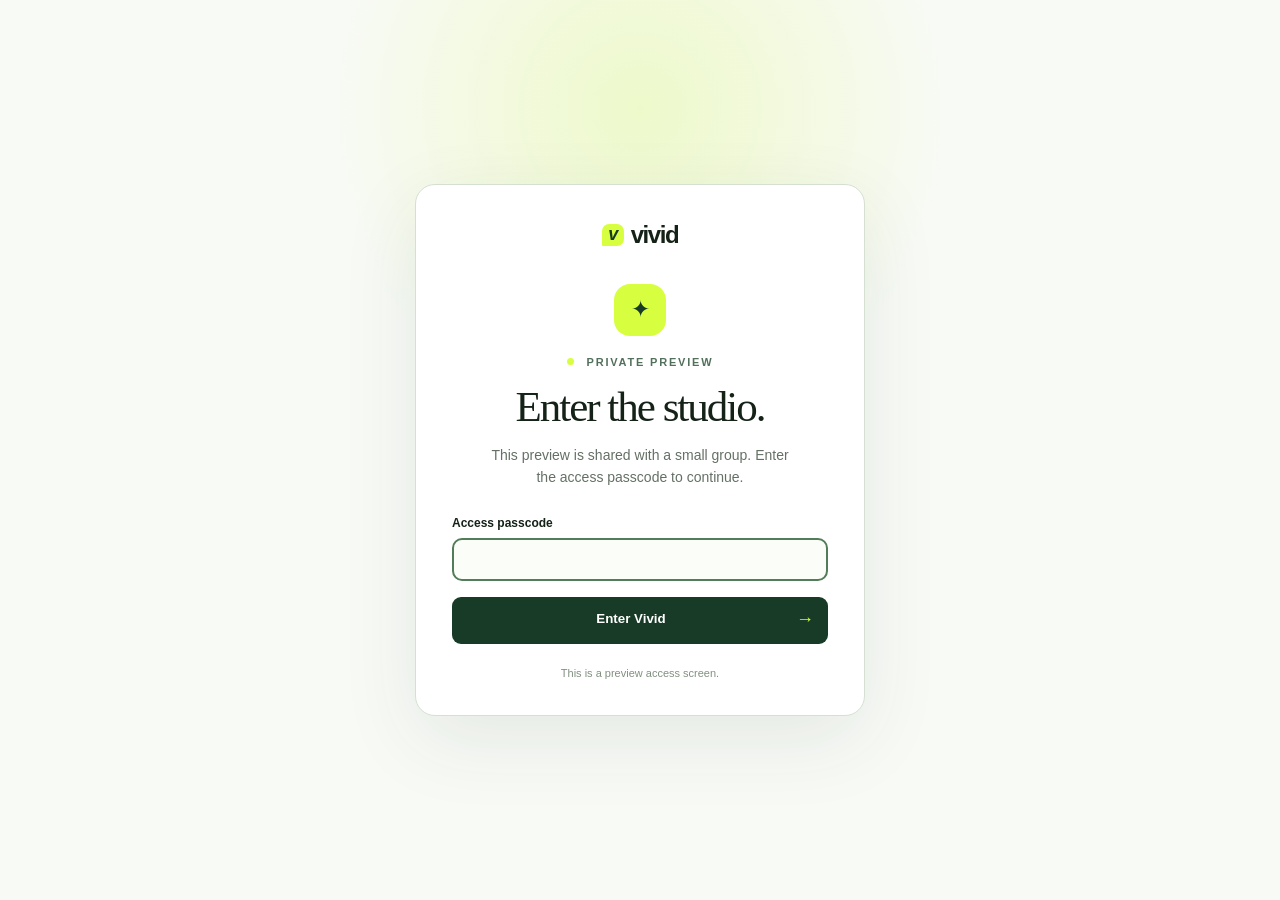
==== docs/index.html @ c747ddba "Fix local preview passcode compatibility" ====
<!doctype html>
<html lang="en">
<head>
  <meta charset="utf-8" />
  <meta name="viewport" content="width=device-width, initial-scale=1" />
  <title>Vivid — AI video enhancement</title>
  <style>
    :root{--ink:#142217;--muted:#647065;--line:#dbe2d9;--paper:#f8faf6;--lime:#d7ff3f;--forest:#173b26}*{box-sizing:border-box}body{margin:0;background:var(--paper);color:var(--ink);font-family:Arial,Helvetica,sans-serif}.wrap{width:min(1120px,calc(100% - 48px));margin:auto}.brand{color:var(--ink);text-decoration:none;font-size:24px;font-weight:800;letter-spacing:-1.4px;display:flex;align-items:center;gap:7px}.brand span{color:var(--forest);display:grid;place-items:center;width:22px;height:22px;border-radius:7px 7px 7px 1px;background:var(--lime);font-size:18px;font-style:italic}.access-page{min-height:100vh;display:grid;place-items:center;padding:30px;background:radial-gradient(circle at 50% 12%,#eef9cb 0,transparent 31%),var(--paper)}.access-card{width:min(100%,450px);background:#fff;border:1px solid #d5e0d2;border-radius:20px;padding:36px;box-shadow:0 24px 80px #173b2616;text-align:center}.access-card .brand{justify-content:center}.access-mark{display:grid;place-items:center;width:52px;height:52px;margin:35px auto 20px;border-radius:16px;background:var(--lime);color:var(--forest);font-size:23px}.eyebrow{color:#53705c;font-size:11px;letter-spacing:1.8px;font-weight:800}.eyebrow i{display:inline-block;width:7px;height:7px;background:var(--lime);border-radius:50%;margin:0 8px 1px 0}.access-card h1,.hero h1,h2{font-family:Georgia,'Times New Roman',serif;font-weight:500}.access-card h1{font-size:43px;letter-spacing:-2px;margin:14px 0}.access-card p:not(.eyebrow){color:var(--muted);font-size:14px;line-height:1.55;margin:0 auto 28px;max-width:310px}.access-card form{text-align:left}.access-card label{display:block;font-size:12px;font-weight:700;margin-bottom:8px}.access-card input{width:100%;border:1px solid #c5d1c4;border-radius:9px;padding:13px;background:#fbfdf9;color:var(--ink);outline-color:#527d58}.error{display:none;color:#b33e35;font-size:12px;margin-top:8px}.access-button,.enhance{width:100%;margin-top:16px;border:0;border-radius:9px;padding:14px;background:var(--forest);color:#fff;font-weight:700;cursor:pointer}.access-button span{color:var(--lime);float:right;font-size:18px;margin-top:-2px}.access-note{display:block;color:#829080;margin-top:23px;font-size:11px}.nav{height:88px;display:flex;align-items:center;justify-content:space-between;border-bottom:1px solid var(--line)}.nav p{color:#536055;font-size:14px}.hero{text-align:center;padding:92px 0 54px}.hero h1{letter-spacing:-4.7px;font-size:clamp(53px,7vw,90px);line-height:.98;margin:21px 0}.hero h1 em{color:#568b57;font-weight:400}.lede{color:var(--muted);max-width:540px;margin:0 auto;line-height:1.55;font-size:17px}.points{display:flex;justify-content:center;gap:24px;flex-wrap:wrap;margin-top:28px;font-size:13px;color:#526154}.workspace{border:1px solid #cbd7ca;border-radius:20px;padding:33px;background:#fff;box-shadow:0 16px 45px #1d38210a}.workspace-head{display:flex;align-items:end;justify-content:space-between;gap:20px}.workspace-head>div{display:flex;align-items:center;gap:13px}.step{color:#799781;font-weight:bold;font-size:13px}h2{font-size:28px;letter-spacing:-1.2px;margin:0}.workspace-head p{color:var(--muted);font-size:13px;margin:0}.drop{width:100%;height:205px;margin-top:22px;background:#fbfdf9;border:1.5px dashed #a9c3aa;border-radius:14px;display:flex;flex-direction:column;align-items:center;justify-content:center;cursor:pointer}.drop:hover,.drop.drag{background:#f4faed;border-color:#567b59}.upload{width:43px;height:43px;display:grid;place-items:center;background:var(--lime);border-radius:13px;font-size:25px;margin-bottom:12px}.drop strong{font-size:15px}.drop small,.file span{font-size:13px;color:var(--muted);margin-top:5px}.drop b{color:#778277;font-size:10px;letter-spacing:.7px;margin-top:17px}.file{display:none;margin-top:22px;height:105px;border:1px solid var(--line);border-radius:14px;padding:14px;align-items:center;gap:14px}.file-art{display:grid;place-items:center;width:72px;height:74px;background:linear-gradient(135deg,#496c4d,#173b26);border-radius:9px;color:var(--lime)}.file div:nth-child(2){display:flex;flex-direction:column;gap:7px;flex:1}.file b{font-size:14px}.replace{background:none;border:0;color:#315d39;font-weight:bold;cursor:pointer}.divider{height:1px;background:var(--line);margin:32px 0}.presets{display:grid;grid-template-columns:repeat(3,1fr);gap:12px;margin-top:22px}.preset{text-align:left;min-height:92px;padding:17px;border:1px solid var(--line);border-radius:12px;background:#fff;cursor:pointer}.preset.active{border:2px solid #447b4e;padding:16px;background:#fbfff5}.preset b,.preset small{display:block}.preset b{font-size:14px}.preset small{font-size:12px;color:var(--muted);margin-top:5px}.notice{margin-top:25px;padding:14px 16px;border-radius:10px;background:#fff7dc;border:1px solid #f0df9f;color:#705819;font-size:13px;line-height:1.45}.how{padding:100px 0}.how h2{font-size:44px;letter-spacing:-2px;margin:14px 0}.how h2 em{color:#568b57;font-weight:400}.grid{display:grid;grid-template-columns:repeat(3,1fr);border-top:1px solid var(--line);border-bottom:1px solid var(--line);margin-top:40px}.grid article{padding:28px 28px 28px 0}.grid article+article{border-left:1px solid var(--line);padding-left:28px}.grid span{color:#628568;font-weight:bold;font-size:12px}.grid h3{font-family:Georgia,serif;font-size:24px;font-weight:500;margin:27px 0 8px}.grid p{color:var(--muted);font-size:14px;line-height:1.5}footer{border-top:1px solid var(--line);padding:30px 0 45px;display:flex;gap:28px;align-items:center}footer p{color:var(--muted);font-size:13px}@media(max-width:700px){.wrap{width:min(100% - 30px,1120px)}.nav{height:68px}.nav p{display:none}.hero{padding:72px 0 42px}.hero h1{letter-spacing:-2.8px}.workspace{padding:20px}.workspace-head{align-items:flex-start;flex-direction:column}.presets,.grid{grid-template-columns:1fr}.grid article,.grid article+article{border-left:0;border-bottom:1px solid var(--line);padding:22px 0}.grid article:last-child{border:0}}
  </style>
</head>
<body>
  <section class="access-page" id="gate"><div class="access-card"><a class="brand" href="#"><span>v</span> vivid</a><div class="access-mark">✦</div><p class="eyebrow"><i></i> PRIVATE PREVIEW</p><h1>Enter the studio.</h1><p>This preview is shared with a small group. Enter the access passcode to continue.</p><form id="access-form"><label for="passcode">Access passcode</label><input id="passcode" type="password" autocomplete="current-password" autofocus><small class="error" id="error">That passcode isn’t correct. Please try again.</small><button class="access-button">Enter Vivid <span>→</span></button></form><small class="access-note">This is a preview access screen.</small></div></section>
  <main id="app" hidden><nav class="nav wrap"><a class="brand" href="#top"><span>v</span> vivid</a><p>LOCAL GPU VIDEO ENHANCEMENT</p></nav><section class="hero wrap" id="top"><p class="eyebrow"><i></i> LOCAL GPU VIDEO ENHANCEMENT</p><h1>Make every frame<br><em>worth watching.</em></h1><p class="lede">Turn soft, low-resolution MP4s into clear, polished video. Processing stays on this computer.</p><div class="points"><span>✦ GPU accelerated</span><span>✦ MP4 output</span><span>✦ Local files only</span></div></section><section class="workspace wrap"><div class="workspace-head"><div><span class="step">01</span><h2>Upload your video</h2></div><p>Start with an MP4.</p></div><input id="file-input" type="file" accept="video/mp4" hidden><div class="drop" id="drop"><span class="upload">↑</span><strong>Drop your MP4 here</strong><small>or click to browse files</small><b>MP4 · Max 2 GB</b></div><div class="file" id="file"><div class="file-art">▶</div><div><b id="file-name"></b><span id="file-size"></span></div><button class="replace" id="replace">Replace</button></div><div class="divider"></div><div class="workspace-head"><div><span class="step">02</span><h2>Choose output quality</h2></div><p>GPU encoding will create an MP4 to download.</p></div><div class="presets"><button class="preset" data-quality="720p HD"><b>720p HD</b><small>1280 × 720</small></button><button class="preset active" data-quality="1080p Full HD"><b>1080p HD</b><small>1920 × 1080</small></button><button class="preset" data-quality="4K Ultra HD"><b>4K Ultra HD</b><small>3840 × 2160</small></button></div><button class="enhance" id="enhance">Enhance video →</button><div class="notice" id="notice"><b>Local GPU ready.</b><br>Your enhanced file will be saved under D:\Codex\local-output and offered as a download.</div></section><section class="how wrap"><p class="eyebrow">SIMPLE BY DESIGN</p><h2>From low-res to <em>love this.</em></h2><div class="grid"><article><span>01</span><h3>Upload</h3><p>Add the MP4 you want to improve.</p></article><article><span>02</span><h3>Enhance</h3><p>Choose resolution and process it locally.</p></article><article><span>03</span><h3>Download</h3><p>Save the new MP4 or copy it from local-output.</p></article></div></section><footer class="wrap"><a class="brand" href="#top"><span>v</span> vivid</a><p>Sharper stories, one frame at a time.</p></footer></main>
  <script>
    const passcodeMark='R29uemE=';let selected=null;
    document.getElementById('access-form').addEventListener('submit',e=>{e.preventDefault();const value=document.getElementById('passcode').value;if(btoa(value)===passcodeMark){document.getElementById('gate').hidden=true;document.getElementById('app').hidden=false}else document.getElementById('error').style.display='block'});
    const input=document.getElementById('file-input'),drop=document.getElementById('drop'),file=document.getElementById('file');function pick(f){if(!f||f.type!=='video/mp4')return;selected=f;document.getElementById('file-name').textContent=f.name;document.getElementById('file-size').textContent=(f.size/1024/1024).toFixed(1)+' MB · MP4';drop.style.display='none';file.style.display='flex'}drop.onclick=()=>input.click();input.onchange=e=>pick(e.target.files[0]);document.getElementById('replace').onclick=()=>input.click();['dragenter','dragover'].forEach(t=>drop.addEventListener(t,e=>{e.preventDefault();drop.classList.add('drag')}));['dragleave','drop'].forEach(t=>drop.addEventListener(t,e=>{e.preventDefault();drop.classList.remove('drag')}));drop.addEventListener('drop',e=>pick(e.dataTransfer.files[0]));document.querySelectorAll('.preset').forEach(b=>b.onclick=()=>{document.querySelectorAll('.preset').forEach(x=>x.classList.remove('active'));b.classList.add('active')});document.getElementById('enhance').onclick=async()=>{const note=document.getElementById('notice'),button=document.getElementById('enhance');if(!selected){note.innerHTML='<b>Choose an MP4 first.</b>';return}button.disabled=true;button.textContent='Processing on GPU…';note.innerHTML='<b>Processing in progress.</b><br>Keep this tab open until the download link appears.';try{const quality=document.querySelector('.preset.active').dataset.quality;const response=await fetch('/api/enhance?quality='+encodeURIComponent(quality),{method:'POST',headers:{'x-file-name':encodeURIComponent(selected.name),'content-type':'video/mp4'},body:selected});const data=await response.json();if(!response.ok)throw new Error(data.error);note.innerHTML='<b>Enhancement complete.</b><br><a href="'+data.download+'" download>Download '+data.filename+'</a> — also saved in D:\\Codex\\local-output.'}catch(error){note.innerHTML='<b>Processing failed.</b><br>'+error.message}finally{button.disabled=false;button.textContent='Enhance video →'}};
  </script>
</body>
</html>
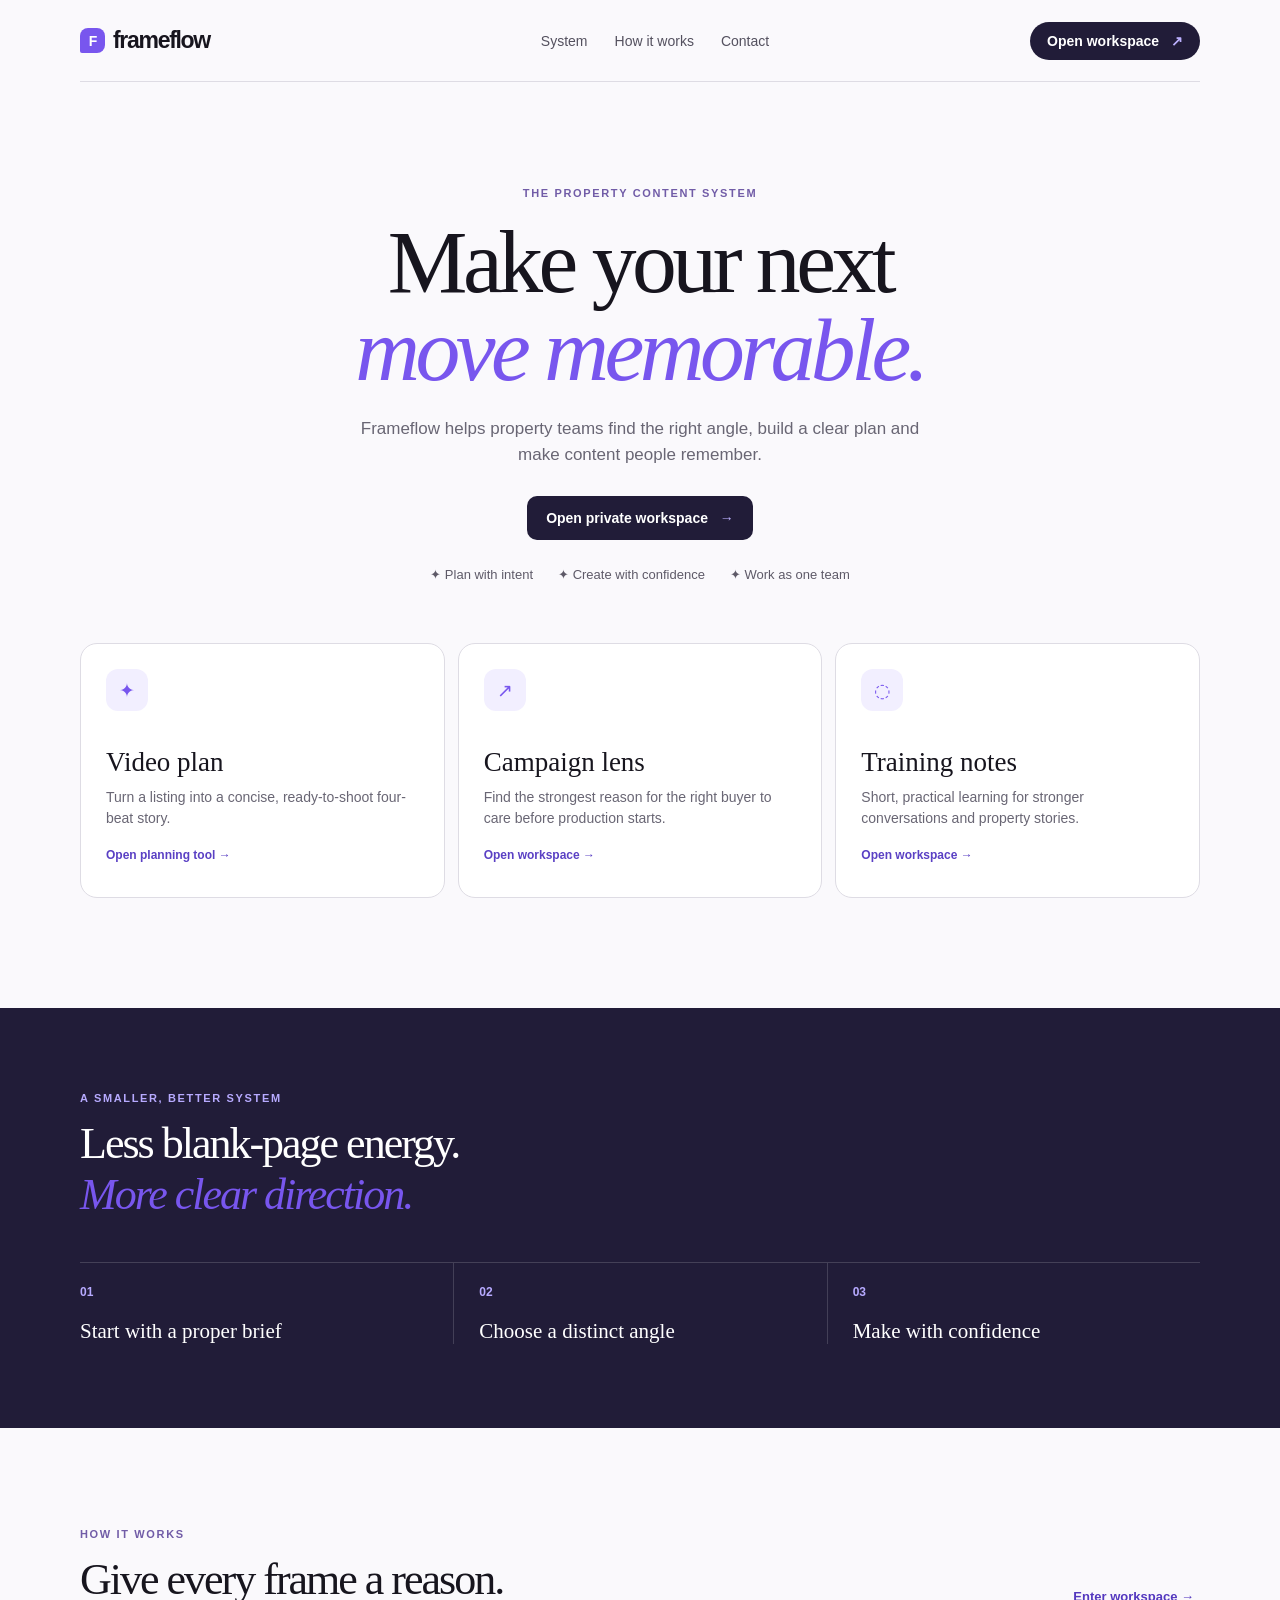
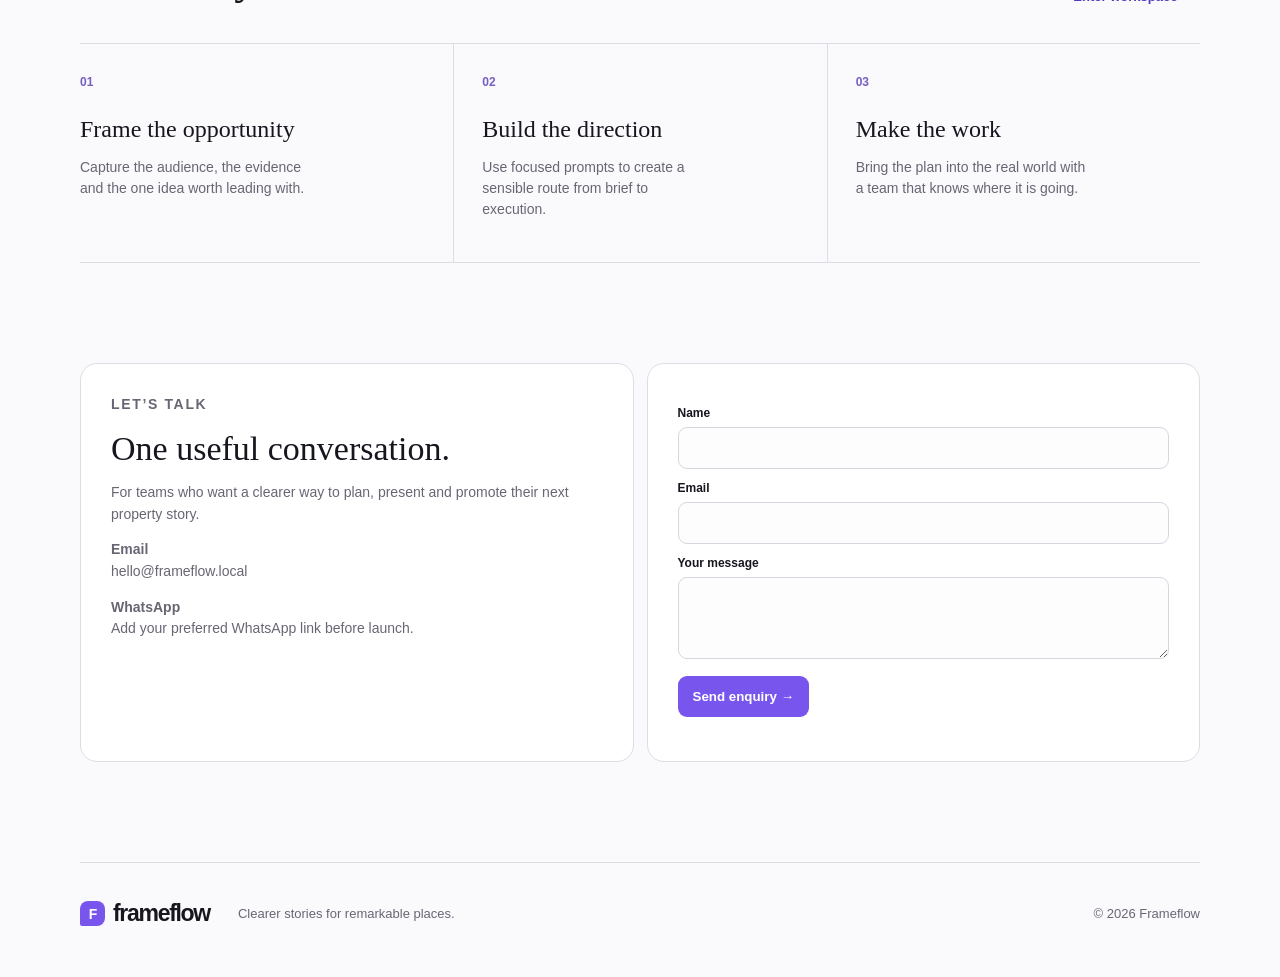
==== commit 2da1bc46: "Add static Frameflow GitHub Pages site" ====
--- a/docs/index.html
+++ b/docs/index.html
@@ -1,20 +1,8 @@
 <!doctype html>
-<html lang="en">
-<head>
-  <meta charset="utf-8" />
-  <meta name="viewport" content="width=device-width, initial-scale=1" />
-  <title>Vivid — AI video enhancement</title>
-  <style>
-    :root{--ink:#142217;--muted:#647065;--line:#dbe2d9;--paper:#f8faf6;--lime:#d7ff3f;--forest:#173b26}*{box-sizing:border-box}body{margin:0;background:var(--paper);color:var(--ink);font-family:Arial,Helvetica,sans-serif}.wrap{width:min(1120px,calc(100% - 48px));margin:auto}.brand{color:var(--ink);text-decoration:none;font-size:24px;font-weight:800;letter-spacing:-1.4px;display:flex;align-items:center;gap:7px}.brand span{color:var(--forest);display:grid;place-items:center;width:22px;height:22px;border-radius:7px 7px 7px 1px;background:var(--lime);font-size:18px;font-style:italic}.access-page{min-height:100vh;display:grid;place-items:center;padding:30px;background:radial-gradient(circle at 50% 12%,#eef9cb 0,transparent 31%),var(--paper)}.access-card{width:min(100%,450px);background:#fff;border:1px solid #d5e0d2;border-radius:20px;padding:36px;box-shadow:0 24px 80px #173b2616;text-align:center}.access-card .brand{justify-content:center}.access-mark{display:grid;place-items:center;width:52px;height:52px;margin:35px auto 20px;border-radius:16px;background:var(--lime);color:var(--forest);font-size:23px}.eyebrow{color:#53705c;font-size:11px;letter-spacing:1.8px;font-weight:800}.eyebrow i{display:inline-block;width:7px;height:7px;background:var(--lime);border-radius:50%;margin:0 8px 1px 0}.access-card h1,.hero h1,h2{font-family:Georgia,'Times New Roman',serif;font-weight:500}.access-card h1{font-size:43px;letter-spacing:-2px;margin:14px 0}.access-card p:not(.eyebrow){color:var(--muted);font-size:14px;line-height:1.55;margin:0 auto 28px;max-width:310px}.access-card form{text-align:left}.access-card label{display:block;font-size:12px;font-weight:700;margin-bottom:8px}.access-card input{width:100%;border:1px solid #c5d1c4;border-radius:9px;padding:13px;background:#fbfdf9;color:var(--ink);outline-color:#527d58}.error{display:none;color:#b33e35;font-size:12px;margin-top:8px}.access-button,.enhance{width:100%;margin-top:16px;border:0;border-radius:9px;padding:14px;background:var(--forest);color:#fff;font-weight:700;cursor:pointer}.access-button span{color:var(--lime);float:right;font-size:18px;margin-top:-2px}.access-note{display:block;color:#829080;margin-top:23px;font-size:11px}.nav{height:88px;display:flex;align-items:center;justify-content:space-between;border-bottom:1px solid var(--line)}.nav p{color:#536055;font-size:14px}.hero{text-align:center;padding:92px 0 54px}.hero h1{letter-spacing:-4.7px;font-size:clamp(53px,7vw,90px);line-height:.98;margin:21px 0}.hero h1 em{color:#568b57;font-weight:400}.lede{color:var(--muted);max-width:540px;margin:0 auto;line-height:1.55;font-size:17px}.points{display:flex;justify-content:center;gap:24px;flex-wrap:wrap;margin-top:28px;font-size:13px;color:#526154}.workspace{border:1px solid #cbd7ca;border-radius:20px;padding:33px;background:#fff;box-shadow:0 16px 45px #1d38210a}.workspace-head{display:flex;align-items:end;justify-content:space-between;gap:20px}.workspace-head>div{display:flex;align-items:center;gap:13px}.step{color:#799781;font-weight:bold;font-size:13px}h2{font-size:28px;letter-spacing:-1.2px;margin:0}.workspace-head p{color:var(--muted);font-size:13px;margin:0}.drop{width:100%;height:205px;margin-top:22px;background:#fbfdf9;border:1.5px dashed #a9c3aa;border-radius:14px;display:flex;flex-direction:column;align-items:center;justify-content:center;cursor:pointer}.drop:hover,.drop.drag{background:#f4faed;border-color:#567b59}.upload{width:43px;height:43px;display:grid;place-items:center;background:var(--lime);border-radius:13px;font-size:25px;margin-bottom:12px}.drop strong{font-size:15px}.drop small,.file span{font-size:13px;color:var(--muted);margin-top:5px}.drop b{color:#778277;font-size:10px;letter-spacing:.7px;margin-top:17px}.file{display:none;margin-top:22px;height:105px;border:1px solid var(--line);border-radius:14px;padding:14px;align-items:center;gap:14px}.file-art{display:grid;place-items:center;width:72px;height:74px;background:linear-gradient(135deg,#496c4d,#173b26);border-radius:9px;color:var(--lime)}.file div:nth-child(2){display:flex;flex-direction:column;gap:7px;flex:1}.file b{font-size:14px}.replace{background:none;border:0;color:#315d39;font-weight:bold;cursor:pointer}.divider{height:1px;background:var(--line);margin:32px 0}.presets{display:grid;grid-template-columns:repeat(3,1fr);gap:12px;margin-top:22px}.preset{text-align:left;min-height:92px;padding:17px;border:1px solid var(--line);border-radius:12px;background:#fff;cursor:pointer}.preset.active{border:2px solid #447b4e;padding:16px;background:#fbfff5}.preset b,.preset small{display:block}.preset b{font-size:14px}.preset small{font-size:12px;color:var(--muted);margin-top:5px}.notice{margin-top:25px;padding:14px 16px;border-radius:10px;background:#fff7dc;border:1px solid #f0df9f;color:#705819;font-size:13px;line-height:1.45}.how{padding:100px 0}.how h2{font-size:44px;letter-spacing:-2px;margin:14px 0}.how h2 em{color:#568b57;font-weight:400}.grid{display:grid;grid-template-columns:repeat(3,1fr);border-top:1px solid var(--line);border-bottom:1px solid var(--line);margin-top:40px}.grid article{padding:28px 28px 28px 0}.grid article+article{border-left:1px solid var(--line);padding-left:28px}.grid span{color:#628568;font-weight:bold;font-size:12px}.grid h3{font-family:Georgia,serif;font-size:24px;font-weight:500;margin:27px 0 8px}.grid p{color:var(--muted);font-size:14px;line-height:1.5}footer{border-top:1px solid var(--line);padding:30px 0 45px;display:flex;gap:28px;align-items:center}footer p{color:var(--muted);font-size:13px}@media(max-width:700px){.wrap{width:min(100% - 30px,1120px)}.nav{height:68px}.nav p{display:none}.hero{padding:72px 0 42px}.hero h1{letter-spacing:-2.8px}.workspace{padding:20px}.workspace-head{align-items:flex-start;flex-direction:column}.presets,.grid{grid-template-columns:1fr}.grid article,.grid article+article{border-left:0;border-bottom:1px solid var(--line);padding:22px 0}.grid article:last-child{border:0}}
-  </style>
-</head>
-<body>
-  <section class="access-page" id="gate"><div class="access-card"><a class="brand" href="#"><span>v</span> vivid</a><div class="access-mark">✦</div><p class="eyebrow"><i></i> PRIVATE PREVIEW</p><h1>Enter the studio.</h1><p>This preview is shared with a small group. Enter the access passcode to continue.</p><form id="access-form"><label for="passcode">Access passcode</label><input id="passcode" type="password" autocomplete="current-password" autofocus><small class="error" id="error">That passcode isn’t correct. Please try again.</small><button class="access-button">Enter Vivid <span>→</span></button></form><small class="access-note">This is a preview access screen.</small></div></section>
-  <main id="app" hidden><nav class="nav wrap"><a class="brand" href="#top"><span>v</span> vivid</a><p>LOCAL GPU VIDEO ENHANCEMENT</p></nav><section class="hero wrap" id="top"><p class="eyebrow"><i></i> LOCAL GPU VIDEO ENHANCEMENT</p><h1>Make every frame<br><em>worth watching.</em></h1><p class="lede">Turn soft, low-resolution MP4s into clear, polished video. Processing stays on this computer.</p><div class="points"><span>✦ GPU accelerated</span><span>✦ MP4 output</span><span>✦ Local files only</span></div></section><section class="workspace wrap"><div class="workspace-head"><div><span class="step">01</span><h2>Upload your video</h2></div><p>Start with an MP4.</p></div><input id="file-input" type="file" accept="video/mp4" hidden><div class="drop" id="drop"><span class="upload">↑</span><strong>Drop your MP4 here</strong><small>or click to browse files</small><b>MP4 · Max 2 GB</b></div><div class="file" id="file"><div class="file-art">▶</div><div><b id="file-name"></b><span id="file-size"></span></div><button class="replace" id="replace">Replace</button></div><div class="divider"></div><div class="workspace-head"><div><span class="step">02</span><h2>Choose output quality</h2></div><p>GPU encoding will create an MP4 to download.</p></div><div class="presets"><button class="preset" data-quality="720p HD"><b>720p HD</b><small>1280 × 720</small></button><button class="preset active" data-quality="1080p Full HD"><b>1080p HD</b><small>1920 × 1080</small></button><button class="preset" data-quality="4K Ultra HD"><b>4K Ultra HD</b><small>3840 × 2160</small></button></div><button class="enhance" id="enhance">Enhance video →</button><div class="notice" id="notice"><b>Local GPU ready.</b><br>Your enhanced file will be saved under D:\Codex\local-output and offered as a download.</div></section><section class="how wrap"><p class="eyebrow">SIMPLE BY DESIGN</p><h2>From low-res to <em>love this.</em></h2><div class="grid"><article><span>01</span><h3>Upload</h3><p>Add the MP4 you want to improve.</p></article><article><span>02</span><h3>Enhance</h3><p>Choose resolution and process it locally.</p></article><article><span>03</span><h3>Download</h3><p>Save the new MP4 or copy it from local-output.</p></article></div></section><footer class="wrap"><a class="brand" href="#top"><span>v</span> vivid</a><p>Sharper stories, one frame at a time.</p></footer></main>
-  <script>
-    const passcodeMark='R29uemE=';let selected=null;
-    document.getElementById('access-form').addEventListener('submit',e=>{e.preventDefault();const value=document.getElementById('passcode').value;if(btoa(value)===passcodeMark){document.getElementById('gate').hidden=true;document.getElementById('app').hidden=false}else document.getElementById('error').style.display='block'});
-    const input=document.getElementById('file-input'),drop=document.getElementById('drop'),file=document.getElementById('file');function pick(f){if(!f||f.type!=='video/mp4')return;selected=f;document.getElementById('file-name').textContent=f.name;document.getElementById('file-size').textContent=(f.size/1024/1024).toFixed(1)+' MB · MP4';drop.style.display='none';file.style.display='flex'}drop.onclick=()=>input.click();input.onchange=e=>pick(e.target.files[0]);document.getElementById('replace').onclick=()=>input.click();['dragenter','dragover'].forEach(t=>drop.addEventListener(t,e=>{e.preventDefault();drop.classList.add('drag')}));['dragleave','drop'].forEach(t=>drop.addEventListener(t,e=>{e.preventDefault();drop.classList.remove('drag')}));drop.addEventListener('drop',e=>pick(e.dataTransfer.files[0]));document.querySelectorAll('.preset').forEach(b=>b.onclick=()=>{document.querySelectorAll('.preset').forEach(x=>x.classList.remove('active'));b.classList.add('active')});document.getElementById('enhance').onclick=async()=>{const note=document.getElementById('notice'),button=document.getElementById('enhance');if(!selected){note.innerHTML='<b>Choose an MP4 first.</b>';return}button.disabled=true;button.textContent='Processing on GPU…';note.innerHTML='<b>Processing in progress.</b><br>Keep this tab open until the download link appears.';try{const quality=document.querySelector('.preset.active').dataset.quality;const response=await fetch('/api/enhance?quality='+encodeURIComponent(quality),{method:'POST',headers:{'x-file-name':encodeURIComponent(selected.name),'content-type':'video/mp4'},body:selected});const data=await response.json();if(!response.ok)throw new Error(data.error);note.innerHTML='<b>Enhancement complete.</b><br><a href="'+data.download+'" download>Download '+data.filename+'</a> — also saved in D:\\Codex\\local-output.'}catch(error){note.innerHTML='<b>Processing failed.</b><br>'+error.message}finally{button.disabled=false;button.textContent='Enhance video →'}};
-  </script>
-</body>
-</html>
+<html lang="en"><head><meta charset="utf-8"><meta name="viewport" content="width=device-width,initial-scale=1"><meta name="description" content="Frameflow is a calm operating system for better property stories."><title>Frameflow — property content system</title><style>
+:root{--ink:#17151e;--muted:#696674;--line:#dedce4;--paper:#faf9fc;--violet:#7856ee;--dark:#211c38;--wash:#f2efff}*{box-sizing:border-box}html{scroll-behavior:smooth}body{margin:0;background:var(--paper);color:var(--ink);font-family:Arial,Helvetica,sans-serif}.shell{width:min(1120px,calc(100% - 48px));margin:auto}a{color:inherit}.nav{height:82px;display:flex;align-items:center;justify-content:space-between;border-bottom:1px solid var(--line)}.brand{text-decoration:none;font-weight:800;letter-spacing:-1.3px;font-size:23px;display:flex;align-items:center;gap:8px}.brand span{display:grid;place-items:center;width:25px;height:25px;border-radius:8px 8px 8px 2px;background:var(--violet);color:#fff;font-size:14px}.links{display:flex;gap:27px;margin-left:70px}.links a{font-size:14px;text-decoration:none;color:#54515f}.nav button,.button{border:0;border-radius:999px;background:var(--dark);padding:11px 17px;color:#fff;text-decoration:none;font-size:14px;font-weight:bold;cursor:pointer}.nav button b,.button b{color:#bdb1ff;margin-left:8px}.hero{text-align:center;padding:105px 0 61px}.eyebrow,.step{font-size:11px;letter-spacing:1.65px;font-weight:800;color:#715ca7;margin:0}.hero h1,.feature h2,.tool h2,.modal-card h2{font-family:Georgia,'Times New Roman',serif;font-weight:500}.hero h1{font-size:clamp(53px,7vw,90px);line-height:.98;letter-spacing:-4.5px;margin:19px 0 22px}.hero h1 em,.feature h2 em{font-weight:400;color:var(--violet)}.hero>p:not(.eyebrow){max-width:590px;margin:auto;color:var(--muted);font-size:17px;line-height:1.55}.hero .button{display:inline-block;margin-top:28px;border-radius:10px;padding:14px 19px}.proof{display:flex;justify-content:center;gap:25px;flex-wrap:wrap;margin-top:27px;font-size:13px;color:#5e5a68}.cards{display:grid;grid-template-columns:repeat(3,1fr);gap:13px;margin-bottom:110px}.card{min-height:255px;border:1px solid var(--line);border-radius:17px;padding:25px;background:#fff}.card i{display:grid;place-items:center;width:42px;height:42px;border-radius:12px;background:var(--wash);color:var(--violet);font-style:normal;font-size:19px}.card h2{font-family:Georgia,serif;font-size:27px;font-weight:500;margin:36px 0 9px}.card p{color:var(--muted);font-size:14px;line-height:1.5;margin:0}.card button{border:0;background:none;color:#5a40c4;font-size:12px;font-weight:bold;padding:0;margin-top:19px;cursor:pointer}.feature{padding:84px 0;background:var(--dark);color:#fff}.feature .eyebrow{color:#b7aaff}.feature h2{font-size:44px;letter-spacing:-2px;margin:14px 0}.metrics{display:grid;grid-template-columns:repeat(3,1fr);border-top:1px solid #ffffff28;margin-top:42px}.metrics div{padding:22px 25px 0 0}.metrics div+div{padding-left:25px;border-left:1px solid #ffffff28}.metrics b{display:block;color:#b7aaff;font-size:12px}.metrics span{display:block;font-family:Georgia,serif;font-size:21px;margin-top:20px}.section{padding:100px 0}.section-title{display:flex;align-items:end;justify-content:space-between;gap:20px}.section-title h2{font-family:Georgia,serif;font-size:44px;font-weight:500;letter-spacing:-2px;margin:14px 0 0}.section-title button{border:0;background:none;color:#5438bf;font-size:13px;font-weight:bold;cursor:pointer}.process{display:grid;grid-template-columns:repeat(3,1fr);border-top:1px solid var(--line);border-bottom:1px solid var(--line);margin-top:38px}.process article{padding:28px 28px 28px 0}.process article+article{border-left:1px solid var(--line);padding-left:28px}.process span{font-size:12px;color:#785fc0;font-weight:bold}.process h3{font-family:Georgia,serif;font-size:24px;font-weight:500;margin:26px 0 8px}.process p{font-size:14px;color:var(--muted);line-height:1.5;max-width:230px}.contact{display:grid;grid-template-columns:1fr 1fr;gap:13px;padding-bottom:100px}.contact>div,.contact form{border:1px solid var(--line);border-radius:17px;background:#fff;padding:30px}.contact h2{font-family:Georgia,serif;font-size:34px;font-weight:500;margin:14px 0}.contact p{color:var(--muted);font-size:14px;line-height:1.55}.contact label{display:flex;flex-direction:column;gap:7px;font-size:12px;font-weight:bold;margin-top:12px}.contact input,.contact textarea,.tool input,.tool select,.tool textarea{border:1px solid #d8d5df;border-radius:9px;padding:12px;background:#fdfdfe;color:var(--ink);font:inherit;font-size:14px;outline-color:var(--violet)}.contact textarea,.tool textarea{min-height:82px;resize:vertical}.contact form button,.tool button{border:0;border-radius:9px;background:var(--violet);color:#fff;padding:13px 15px;font-weight:bold;cursor:pointer;margin-top:17px}footer{border-top:1px solid var(--line);padding:30px 0 43px;display:flex;gap:28px;align-items:center}footer p,footer small{color:var(--muted);font-size:13px}footer small{margin-left:auto}.modal{position:fixed;inset:0;z-index:5;background:#17151eb5;display:grid;place-items:center;padding:15px}.modal[hidden]{display:none}.modal-card{width:min(100%,500px);max-height:92vh;overflow:auto;background:#fff;border-radius:20px;padding:32px;box-shadow:0 25px 90px #0005;position:relative}.close{position:absolute;right:17px;top:14px;border:0;background:none;font-size:25px;cursor:pointer;color:#5e5967}.modal-card h2{font-size:39px;letter-spacing:-2px;margin:13px 0}.modal-card>p:not(.eyebrow){color:var(--muted);font-size:14px;line-height:1.5}.gate-form label{font-size:12px;font-weight:bold;display:flex;flex-direction:column;gap:8px;margin-top:20px}.gate-form input{border:1px solid #d8d5df;border-radius:9px;padding:13px;font:inherit}.gate-form button{width:100%;border:0;border-radius:9px;background:var(--dark);color:#fff;padding:14px;font-weight:bold;margin-top:15px;cursor:pointer}.error{font-size:12px;color:#b52c46;margin:9px 0 0}.workspace{display:none}.workspace.show{display:block}.tool-grid{display:grid;grid-template-columns:repeat(2,1fr);gap:12px;margin-top:22px}.tool{border:1px solid var(--line);border-radius:13px;padding:18px;background:#fff}.tool.wide{grid-column:1/-1}.tool h3{font-family:Georgia,serif;font-size:22px;font-weight:500;margin:8px 0}.tool p{font-size:13px;color:var(--muted);line-height:1.5}.tool label{display:flex;flex-direction:column;gap:7px;font-size:12px;font-weight:bold;margin-top:11px}.plan{display:none;background:var(--wash);border:1px solid #ded7ff;border-radius:12px;padding:17px;margin-top:16px}.plan.show{display:block}.plan b{display:block;color:#624ac6;font-size:11px;letter-spacing:1px}.plan ol{padding-left:20px;color:#56515f;font-size:13px;line-height:1.6}.soft-note{font-size:11px!important;color:#8a8494!important;margin-top:15px!important}@media(max-width:700px){.shell{width:calc(100% - 30px)}.nav{height:68px}.links{display:none}.hero{padding:74px 0 45px}.hero h1{letter-spacing:-2.8px}.cards,.metrics,.process,.contact,.tool-grid{grid-template-columns:1fr}.cards{margin-bottom:75px}.feature,.section{padding:65px 0}.metrics div,.metrics div+div,.process article,.process article+article{border-left:0;border-bottom:1px solid #ffffff28;padding:20px 0}.process article,.process article+article{border-color:var(--line)}.process article:last-child{border:0}.section-title{display:block}.section-title button{margin-top:18px}.contact{padding-bottom:70px}.contact>div,.contact form{padding:22px}.tool.wide{grid-column:auto}footer{flex-wrap:wrap}footer small{width:100%;margin-left:0}}
+</style></head><body>
+<nav class="nav shell"><a class="brand" href="#top"><span>F</span> frameflow</a><div class="links"><a href="#system">System</a><a href="#how">How it works</a><a href="#contact">Contact</a></div><button data-open>Open workspace <b>↗</b></button></nav>
+<main id="top"><section class="hero shell"><p class="eyebrow">THE PROPERTY CONTENT SYSTEM</p><h1>Make your next<br><em>move memorable.</em></h1><p>Frameflow helps property teams find the right angle, build a clear plan and make content people remember.</p><button class="button" data-open>Open private workspace <b>→</b></button><div class="proof"><span>✦ Plan with intent</span><span>✦ Create with confidence</span><span>✦ Work as one team</span></div></section><section class="cards shell" id="system"><article class="card"><i>✦</i><h2>Video plan</h2><p>Turn a listing into a concise, ready-to-shoot four-beat story.</p><button data-open>Open planning tool →</button></article><article class="card"><i>↗</i><h2>Campaign lens</h2><p>Find the strongest reason for the right buyer to care before production starts.</p><button data-open>Open workspace →</button></article><article class="card"><i>◌</i><h2>Training notes</h2><p>Short, practical learning for stronger conversations and property stories.</p><button data-open>Open workspace →</button></article></section><section class="feature"><div class="shell"><p class="eyebrow">A SMALLER, BETTER SYSTEM</p><h2>Less blank-page energy.<br><em>More clear direction.</em></h2><div class="metrics"><div><b>01</b><span>Start with a proper brief</span></div><div><b>02</b><span>Choose a distinct angle</span></div><div><b>03</b><span>Make with confidence</span></div></div></div></section><section class="section shell" id="how"><div class="section-title"><div><p class="eyebrow">HOW IT WORKS</p><h2>Give every frame a reason.</h2></div><button data-open>Enter workspace →</button></div><div class="process"><article><span>01</span><h3>Frame the opportunity</h3><p>Capture the audience, the evidence and the one idea worth leading with.</p></article><article><span>02</span><h3>Build the direction</h3><p>Use focused prompts to create a sensible route from brief to execution.</p></article><article><span>03</span><h3>Make the work</h3><p>Bring the plan into the real world with a team that knows where it is going.</p></article></div></section><section class="contact shell" id="contact"><div><p class="eyebrow">LET’S TALK</p><h2>One useful conversation.</h2><p>For teams who want a clearer way to plan, present and promote their next property story.</p><p><b>Email</b><br>hello@frameflow.local</p><p><b>WhatsApp</b><br>Add your preferred WhatsApp link before launch.</p></div><form onsubmit="event.preventDefault();this.querySelector('.sent').textContent='Thanks — your message has been recorded on this device only.'"><label>Name<input required></label><label>Email<input type="email" required></label><label>Your message<textarea required></textarea></label><button>Send enquiry →</button><p class="sent"></p></form></section></main><footer class="shell"><a class="brand" href="#top"><span>F</span> frameflow</a><p>Clearer stories for remarkable places.</p><small>© 2026 Frameflow</small></footer>
+<div class="modal" id="modal" hidden><div class="modal-card"><button class="close" aria-label="Close">×</button><section id="gate"><p class="eyebrow">PRIVATE WORKSPACE</p><h2>Enter the system.</h2><p>Use the shared passcode to open your planning tools and training notes.</p><form class="gate-form" id="gateform"><label>Passcode<input type="password" id="passcode" autocomplete="current-password" required autofocus></label><p class="error" id="error" hidden>That passcode isn’t correct. Please try again.</p><button>Enter Frameflow →</button></form><p class="soft-note">This is a simple self-use passcode gate, not bank-grade authentication.</p></section><section class="workspace" id="workspace"><p class="eyebrow">YOUR PRIVATE WORKSPACE</p><h2>Build a video plan.</h2><p>Capture the important details and generate a practical four-beat direction.</p><div class="tool-grid"><div class="tool"><h3>Project brief</h3><label>Project name<input id="project" placeholder="e.g. Bayview Residences"></label><label>Best-fit buyer<select id="buyer"><option>Ambitious professionals</option><option>Young families</option><option>Investors</option><option>International buyers</option></select></label></div><div class="tool"><h3>Standout details</h3><label>What makes this compelling?<textarea id="details" placeholder="Sea views, walkable location, rooftop pool…"></textarea></label><label>Tone<select id="tone"><option>Cinematic & warm</option><option>Quiet luxury</option><option>Modern & energetic</option><option>Calm & considered</option></select></label></div></div><button id="generate">Generate four-beat plan →</button><div class="plan" id="plan"><b>YOUR VIDEO PLAN</b><ol id="planlist"></ol></div><p class="soft-note">Workspace stays on this browser. It does not save data to a server.</p></section></div></div>
+<script>const modal=document.querySelector('#modal'),gate=document.querySelector('#gate'),workspace=document.querySelector('#workspace'),error=document.querySelector('#error');document.querySelectorAll('[data-open]').forEach(b=>b.onclick=()=>{modal.hidden=false;document.querySelector('#passcode').focus()});document.querySelector('.close').onclick=()=>modal.hidden=true;modal.onclick=e=>{if(e.target===modal)modal.hidden=true};document.querySelector('#gateform').onsubmit=e=>{e.preventDefault();if(btoa(document.querySelector('#passcode').value)==='R29uemE4ODg='){gate.style.display='none';workspace.classList.add('show');error.hidden=true}else error.hidden=false};document.querySelector('#generate').onclick=()=>{const p=document.querySelector('#project').value.trim()||'Your project',d=document.querySelector('#details').value.trim()||'its strongest details',b=document.querySelector('#buyer').value.toLowerCase(),t=document.querySelector('#tone').value.toLowerCase();document.querySelector('#planlist').innerHTML=`<li>Open on the strongest immediate impression of ${p}; establish the place and point of view in the first three seconds.</li><li>Build a ${t} lifestyle moment designed for ${b}.</li><li>Reveal ${d}, using confident captions and a clean visual rhythm.</li><li>Finish with a simple invitation to discover ${p} — direct, warm and never a hard sell.</li>`;document.querySelector('#plan').classList.add('show')};</script></body></html>
